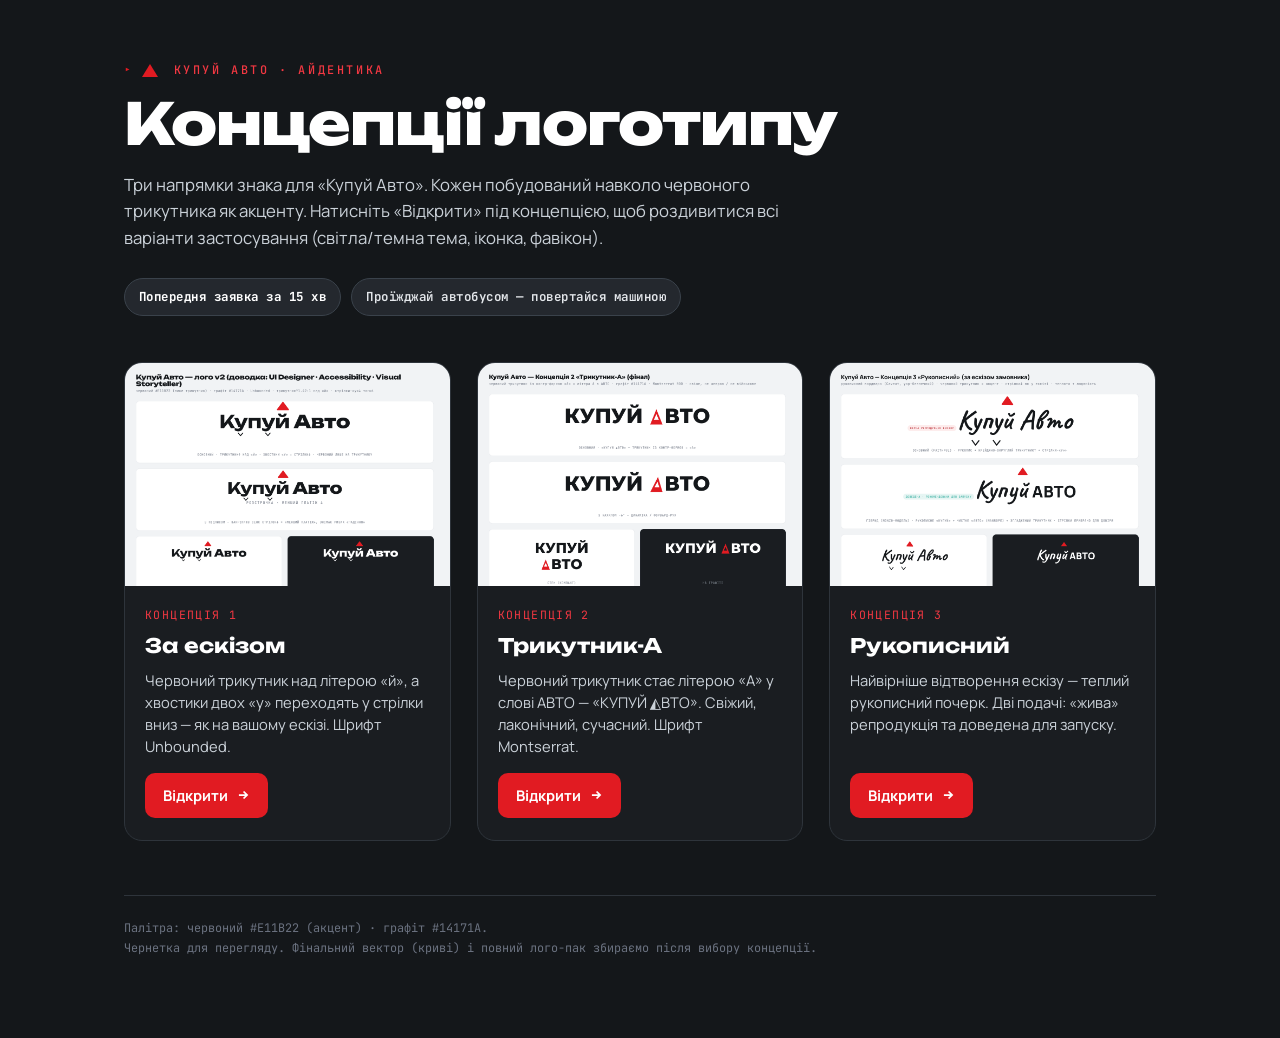
==== index.html @ 0a169d9d "Купуй Авто — 3 концепції логотипу (галерея) Co-Authored-By: Claude Opus 4.8 (1M context) <noreply@an" ====
<!DOCTYPE html>
<html lang="uk">
<head>
<meta charset="UTF-8">
<meta name="viewport" content="width=device-width, initial-scale=1.0">
<title>Купуй Авто — концепції логотипу</title>
<link rel="stylesheet" href="assets/tokens.css">
<link rel="preconnect" href="https://fonts.googleapis.com">
<link rel="preconnect" href="https://fonts.gstatic.com" crossorigin>
<link href="https://fonts.googleapis.com/css2?family=Caveat:wght@700&family=Montserrat:wght@700;800&display=swap&subset=cyrillic" rel="stylesheet">
<style>
  *{box-sizing:border-box;margin:0;padding:0}
  body{font-family:var(--font-body);background:var(--ink-900);color:#fff;-webkit-font-smoothing:antialiased}
  .wrap{max-width:1080px;margin:0 auto;padding:56px 24px 80px}
  .eyebrow{font-family:var(--font-mono);font-size:.74rem;letter-spacing:.22em;text-transform:uppercase;color:var(--red-500)}
  h1{font-family:var(--font-display);font-weight:800;font-size:clamp(2.2rem,6vw,3.6rem);line-height:1.02;margin:14px 0 18px}
  .lead{color:var(--gray-300);font-size:1.05rem;max-width:680px;line-height:1.6}
  .slogans{display:flex;flex-wrap:wrap;gap:10px;margin:26px 0 8px}
  .chip{font-family:var(--font-mono);font-size:.78rem;letter-spacing:.04em;padding:8px 14px;border-radius:999px;
        background:var(--ink-700);border:1px solid var(--ink-500);color:var(--gray-200)}
  .chip b{color:#fff}
  .grid{display:grid;grid-template-columns:1fr;gap:26px;margin-top:46px}
  @media(min-width:760px){.grid{grid-template-columns:1fr 1fr 1fr}}
  .card{background:var(--ink-800);border:1px solid var(--ink-600);border-radius:18px;overflow:hidden;
        display:flex;flex-direction:column;transition:transform .25s var(--ease,ease),border-color .25s}
  .card:hover{transform:translateY(-4px);border-color:var(--red-600)}
  .shot{background:#fff;aspect-ratio:16/11;overflow:hidden;display:flex;align-items:flex-start;justify-content:center}
  .shot img{width:100%;height:auto;display:block}
  .body{padding:20px 20px 22px;display:flex;flex-direction:column;flex:1}
  .num{font-family:var(--font-mono);font-size:.72rem;letter-spacing:.12em;color:var(--red-500);text-transform:uppercase}
  .ctitle{font-family:var(--font-display);font-weight:700;font-size:1.25rem;margin:6px 0 8px}
  .cdesc{color:var(--gray-300);font-size:.92rem;line-height:1.5;flex:1}
  .open{margin-top:16px;display:inline-flex;align-items:center;gap:8px;align-self:flex-start;
        background:var(--red-600);color:#fff;text-decoration:none;font-weight:700;font-size:.92rem;
        padding:11px 18px;border-radius:10px;transition:background .2s}
  .open:hover{background:var(--red-700)}
  .open svg{width:14px;height:14px}
  .foot{margin-top:54px;color:var(--gray-500);font-family:var(--font-mono);font-size:.74rem;line-height:1.7;border-top:1px solid var(--ink-600);padding-top:22px}
  .tri-badge{display:inline-block;width:0;height:0;border-left:8px solid transparent;border-right:8px solid transparent;
             border-bottom:13px solid var(--red-600);vertical-align:middle;margin-right:8px}
</style>
</head>
<body>
  <div class="wrap">
    <div class="eyebrow"><span class="tri-badge"></span>Купуй Авто · айдентика</div>
    <h1>Концепції логотипу</h1>
    <p class="lead">Три напрямки знака для «Купуй Авто». Кожен побудований навколо червоного трикутника як акценту. Натисніть «Відкрити» під концепцією, щоб роздивитися всі варіанти застосування (світла/темна тема, іконка, фавікон).</p>

    <div class="slogans">
      <span class="chip"><b>Попередня заявка за 15 хв</b></span>
      <span class="chip">Проїжджай автобусом — повертайся машиною</span>
    </div>

    <div class="grid">

      <div class="card">
        <a class="shot" href="concept1/index.html"><img src="concept1/preview.png" alt="Концепція 1"></a>
        <div class="body">
          <div class="num">Концепція 1</div>
          <div class="ctitle">За ескізом</div>
          <div class="cdesc">Червоний трикутник над літерою «й», а хвостики двох «у» переходять у стрілки вниз — як на вашому ескізі. Шрифт Unbounded.</div>
          <a class="open" href="concept1/index.html">Відкрити <svg viewBox="0 0 24 24" fill="none" stroke="currentColor" stroke-width="3"><path d="M5 12h14M13 6l6 6-6 6"/></svg></a>
        </div>
      </div>

      <div class="card">
        <a class="shot" href="concept2/index.html"><img src="concept2/preview.png" alt="Концепція 2"></a>
        <div class="body">
          <div class="num">Концепція 2</div>
          <div class="ctitle">Трикутник-А</div>
          <div class="cdesc">Червоний трикутник стає літерою «А» у слові АВТО — «КУПУЙ ◭ВТО». Свіжий, лаконічний, сучасний. Шрифт Montserrat.</div>
          <a class="open" href="concept2/index.html">Відкрити <svg viewBox="0 0 24 24" fill="none" stroke="currentColor" stroke-width="3"><path d="M5 12h14M13 6l6 6-6 6"/></svg></a>
        </div>
      </div>

      <div class="card">
        <a class="shot" href="concept3/index.html"><img src="concept3/preview.png" alt="Концепція 3"></a>
        <div class="body">
          <div class="num">Концепція 3</div>
          <div class="ctitle">Рукописний</div>
          <div class="cdesc">Найвірніше відтворення ескізу — теплий рукописний почерк. Дві подачі: «жива» репродукція та доведена для запуску.</div>
          <a class="open" href="concept3/index.html">Відкрити <svg viewBox="0 0 24 24" fill="none" stroke="currentColor" stroke-width="3"><path d="M5 12h14M13 6l6 6-6 6"/></svg></a>
        </div>
      </div>

    </div>

    <div class="foot">
      Палітра: червоний #E11B22 (акцент) · графіт #14171A.<br>
      Чернетка для перегляду. Фінальний вектор (криві) і повний лого-пак збираємо після вибору концепції.
    </div>
  </div>
</body>
</html>
---- assets/tokens.css ----
/* ============================================================
   КУПУЙ АВТО — Design Tokens
   Aesthetic: Industrial velocity. Graphite base, red chevron accent.
   ============================================================ */

/* Fonts: Unbounded (display, UA), Manrope (body), JetBrains Mono (data) */
@import url('https://fonts.googleapis.com/css2?family=Unbounded:wght@400;600;700;800;900&family=Manrope:wght@400;500;600;700;800&family=JetBrains+Mono:wght@400;500;700&display=swap');

:root {
  /* ---- Color: brand red (accent + CTA only, ≤15% area) ---- */
  --red-500: #F23842;   /* bright highlight */
  --red-600: #E11B22;   /* PRIMARY brand / CTA */
  --red-700: #B71C24;   /* hover / pressed */
  --red-050: #FDECEC;   /* tint backgrounds */

  /* ---- Color: neutrals (dominant 80%+) ---- */
  --ink-900: #14171A;   /* near-black */
  --ink-800: #1A1D21;   /* graphite — primary dark surface */
  --ink-700: #24282E;
  --ink-600: #2E343B;   /* raised dark surface */
  --ink-500: #3A424B;   /* borders on dark */

  --gray-600: #4B5563;
  --gray-500: #6B7280;  /* secondary text */
  --gray-400: #9AA3AD;
  --gray-300: #CBD2D9;
  --gray-200: #E4E7EB;  /* hairlines */
  --gray-100: #F1F3F5;
  --paper:    #FAFAFA;  /* light base */
  --white:    #FFFFFF;

  /* ---- Color: trust / status ---- */
  --teal-500: #0E9F8E;  /* approved / success — balances red */
  --teal-050: #E6F5F3;
  --amber-500:#E8A317;  /* warning / attention */

  /* ---- Semantic ---- */
  --bg:          var(--paper);
  --bg-dark:     var(--ink-800);
  --surface:     var(--white);
  --text:        var(--ink-900);
  --text-muted:  var(--gray-500);
  --text-invert: var(--paper);
  --hairline:    var(--gray-200);
  --accent:      var(--red-600);

  /* ---- Type ---- */
  --font-display: 'Unbounded', system-ui, sans-serif;
  --font-body: 'Manrope', system-ui, sans-serif;
  --font-mono: 'JetBrains Mono', ui-monospace, monospace;

  /* fluid type scale */
  --t-hero:   clamp(2.6rem, 6vw, 5.5rem);
  --t-h1:     clamp(2rem, 4vw, 3.5rem);
  --t-h2:     clamp(1.6rem, 3vw, 2.4rem);
  --t-h3:     clamp(1.25rem, 2vw, 1.6rem);
  --t-lead:   clamp(1.05rem, 1.6vw, 1.3rem);
  --t-body:   1rem;
  --t-sm:     0.875rem;
  --t-xs:     0.75rem;

  /* ---- Spacing (8pt) ---- */
  --s-1: 0.25rem;  --s-2: 0.5rem;  --s-3: 0.75rem; --s-4: 1rem;
  --s-5: 1.5rem;   --s-6: 2rem;    --s-8: 3rem;    --s-10: 4rem;
  --s-12: 6rem;    --s-16: 8rem;

  /* ---- Radius (sharp / industrial) ---- */
  --r-xs: 2px; --r-sm: 4px; --r-md: 8px; --r-lg: 14px; --r-pill: 999px;

  /* ---- Elevation ---- */
  --sh-sm: 0 1px 2px rgba(20,23,26,.08);
  --sh-md: 0 6px 20px rgba(20,23,26,.10);
  --sh-lg: 0 18px 50px rgba(20,23,26,.18);
  --sh-red: 0 10px 30px rgba(225,27,34,.30);

  /* ---- Motion ---- */
  --ease: cubic-bezier(.22,.61,.36,1);
  --ease-out: cubic-bezier(.16,1,.3,1);
  --dur: .45s;

  /* ---- Layout ---- */
  --maxw: 1200px;
  --gutter: clamp(1rem, 4vw, 3rem);

  /* chevron geometry (the brand motif) */
  --chev: 18px;  /* depth of chevron clip */
}

/* ============================================================
   RESET / BASE
   ============================================================ */
*, *::before, *::after { box-sizing: border-box; }
* { margin: 0; }
html { scroll-behavior: smooth; -webkit-text-size-adjust: 100%; }
body {
  font-family: var(--font-body);
  font-size: var(--t-body);
  line-height: 1.55;
  color: var(--text);
  background: var(--bg);
  -webkit-font-smoothing: antialiased;
  text-rendering: optimizeLegibility;
}
img, svg, video { display: block; max-width: 100%; }
a { color: inherit; text-decoration: none; }
button { font: inherit; cursor: pointer; border: 0; background: none; }
h1,h2,h3,h4 { font-family: var(--font-display); line-height: 1.02; letter-spacing: -.02em; font-weight: 800; }
::selection { background: var(--red-600); color: #fff; }

/* ============================================================
   LAYOUT HELPERS
   ============================================================ */
.wrap { max-width: var(--maxw); margin-inline: auto; padding-inline: var(--gutter); }
.section { padding-block: clamp(3.5rem, 8vw, 7rem); }
.stack > * + * { margin-top: var(--s-4); }
.eyebrow {
  font-family: var(--font-mono); font-size: var(--t-xs); font-weight: 500;
  letter-spacing: .22em; text-transform: uppercase; color: var(--red-600);
  display: inline-flex; align-items: center; gap: .5rem;
}
.eyebrow::before { content: "▸"; color: var(--red-600); }

/* ============================================================
   THE CHEVRON MOTIF (brand DNA — reusable)
   ============================================================ */
/* diagonal-cut top edge */
.clip-chev-top { clip-path: polygon(0 var(--chev), 50% 0, 100% var(--chev), 100% 100%, 0 100%); }
/* diagonal-cut bottom edge — like a road vanishing */
.clip-chev-bottom { clip-path: polygon(0 0, 100% 0, 100% calc(100% - var(--chev)), 50% 100%, 0 calc(100% - var(--chev))); }
/* left red accent slash */
.chev-rule { position: relative; padding-left: 1.25rem; }
.chev-rule::before {
  content: ""; position: absolute; left: 0; top: .15em; bottom: .15em; width: 6px;
  background: var(--red-600);
  clip-path: polygon(0 0, 100% 12%, 100% 88%, 0 100%);
}
/* repeating chevron divider strip */
.chev-strip {
  height: 10px;
  background: repeating-linear-gradient(115deg,
    var(--red-600) 0 14px, transparent 14px 28px);
  opacity: .9;
}

/* ============================================================
   BUTTONS
   ============================================================ */
.btn {
  --pad-y: .9rem; --pad-x: 1.5rem;
  display: inline-flex; align-items: center; justify-content: center; gap: .6rem;
  padding: var(--pad-y) var(--pad-x);
  font-family: var(--font-body); font-weight: 700; font-size: var(--t-body);
  letter-spacing: -.01em; border-radius: var(--r-sm);
  transition: transform .15s var(--ease), background var(--dur) var(--ease), box-shadow var(--dur) var(--ease);
  position: relative; white-space: nowrap;
}
.btn:active { transform: translateY(1px); }
.btn-primary {
  background: var(--red-600); color: #fff; box-shadow: var(--sh-red);
  clip-path: polygon(0 0, 100% 0, 100% 100%, 10px 100%, 0 calc(100% - 10px));
}
.btn-primary:hover { background: var(--red-700); transform: translateY(-2px); }
.btn-ghost {
  background: transparent; color: var(--text); border: 1.5px solid var(--gray-300);
}
.btn-ghost:hover { border-color: var(--ink-900); }
.btn-dark { background: var(--ink-900); color: #fff; }
.btn-dark:hover { background: var(--ink-700); }
.btn-lg { --pad-y: 1.1rem; --pad-x: 2rem; font-size: var(--t-lead); }
.btn-block { display: flex; width: 100%; }

/* ============================================================
   CHIPS / BADGES / PILLS
   ============================================================ */
.chip {
  display: inline-flex; align-items: center; gap: .4rem;
  font-size: var(--t-xs); font-weight: 600; letter-spacing: .02em;
  padding: .35rem .7rem; border-radius: var(--r-pill);
  background: var(--gray-100); color: var(--gray-600);
}
.chip-red { background: var(--red-050); color: var(--red-700); }
.chip-teal { background: var(--teal-050); color: var(--teal-500); }
.badge-mono { font-family: var(--font-mono); font-weight: 500; }

/* ============================================================
   CARDS
   ============================================================ */
.card {
  background: var(--surface); border: 1px solid var(--hairline);
  border-radius: var(--r-md); overflow: hidden;
  transition: transform var(--dur) var(--ease-out), box-shadow var(--dur) var(--ease-out), border-color var(--dur);
}
.card:hover { transform: translateY(-4px); box-shadow: var(--sh-lg); border-color: transparent; }

/* utility */
.mono { font-family: var(--font-mono); }
.muted { color: var(--text-muted); }
.center { text-align: center; }
.grid { display: grid; gap: var(--s-5); }
.flex { display: flex; }
.between { justify-content: space-between; }
.items-center { align-items: center; }
.gap-2 { gap: .5rem; } .gap-3 { gap: .75rem; } .gap-4 { gap: 1rem; }

/* reveal-on-load (staggered) */
@keyframes rise { from { opacity: 0; transform: translateY(18px); } to { opacity: 1; transform: none; } }
.rise { animation: rise .7s var(--ease-out) both; }

@media (prefers-reduced-motion: reduce) {
  * { animation: none !important; transition: none !important; scroll-behavior: auto; }
}
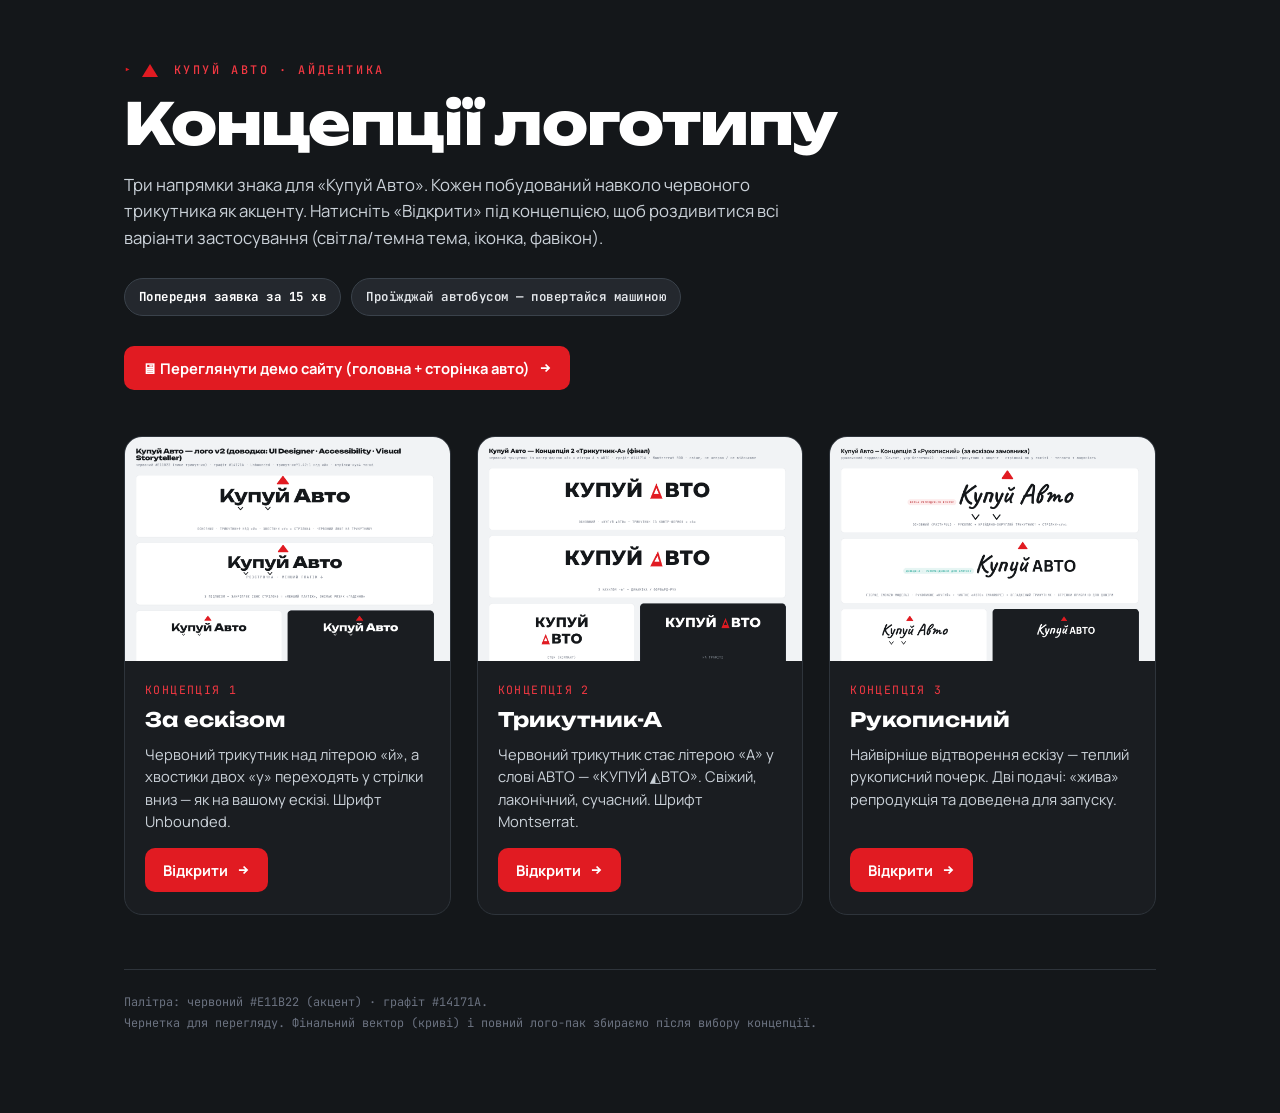
==== commit 20a87af5: "Додано демо сайту (home+car) з авто партнера; меседжинг без «лізингу/розстрочки»; акцент на платіж/м" ====
--- a/index.html
+++ b/index.html
@@ -51,6 +51,8 @@
       <span class="chip">Проїжджай автобусом — повертайся машиною</span>
     </div>
 
+    <a class="open" href="demo/home.html" style="margin-top:22px;">🖥 Переглянути демо сайту (головна + сторінка авто) <svg viewBox="0 0 24 24" fill="none" stroke="currentColor" stroke-width="3"><path d="M5 12h14M13 6l6 6-6 6"/></svg></a>
+
     <div class="grid">
 
       <div class="card">
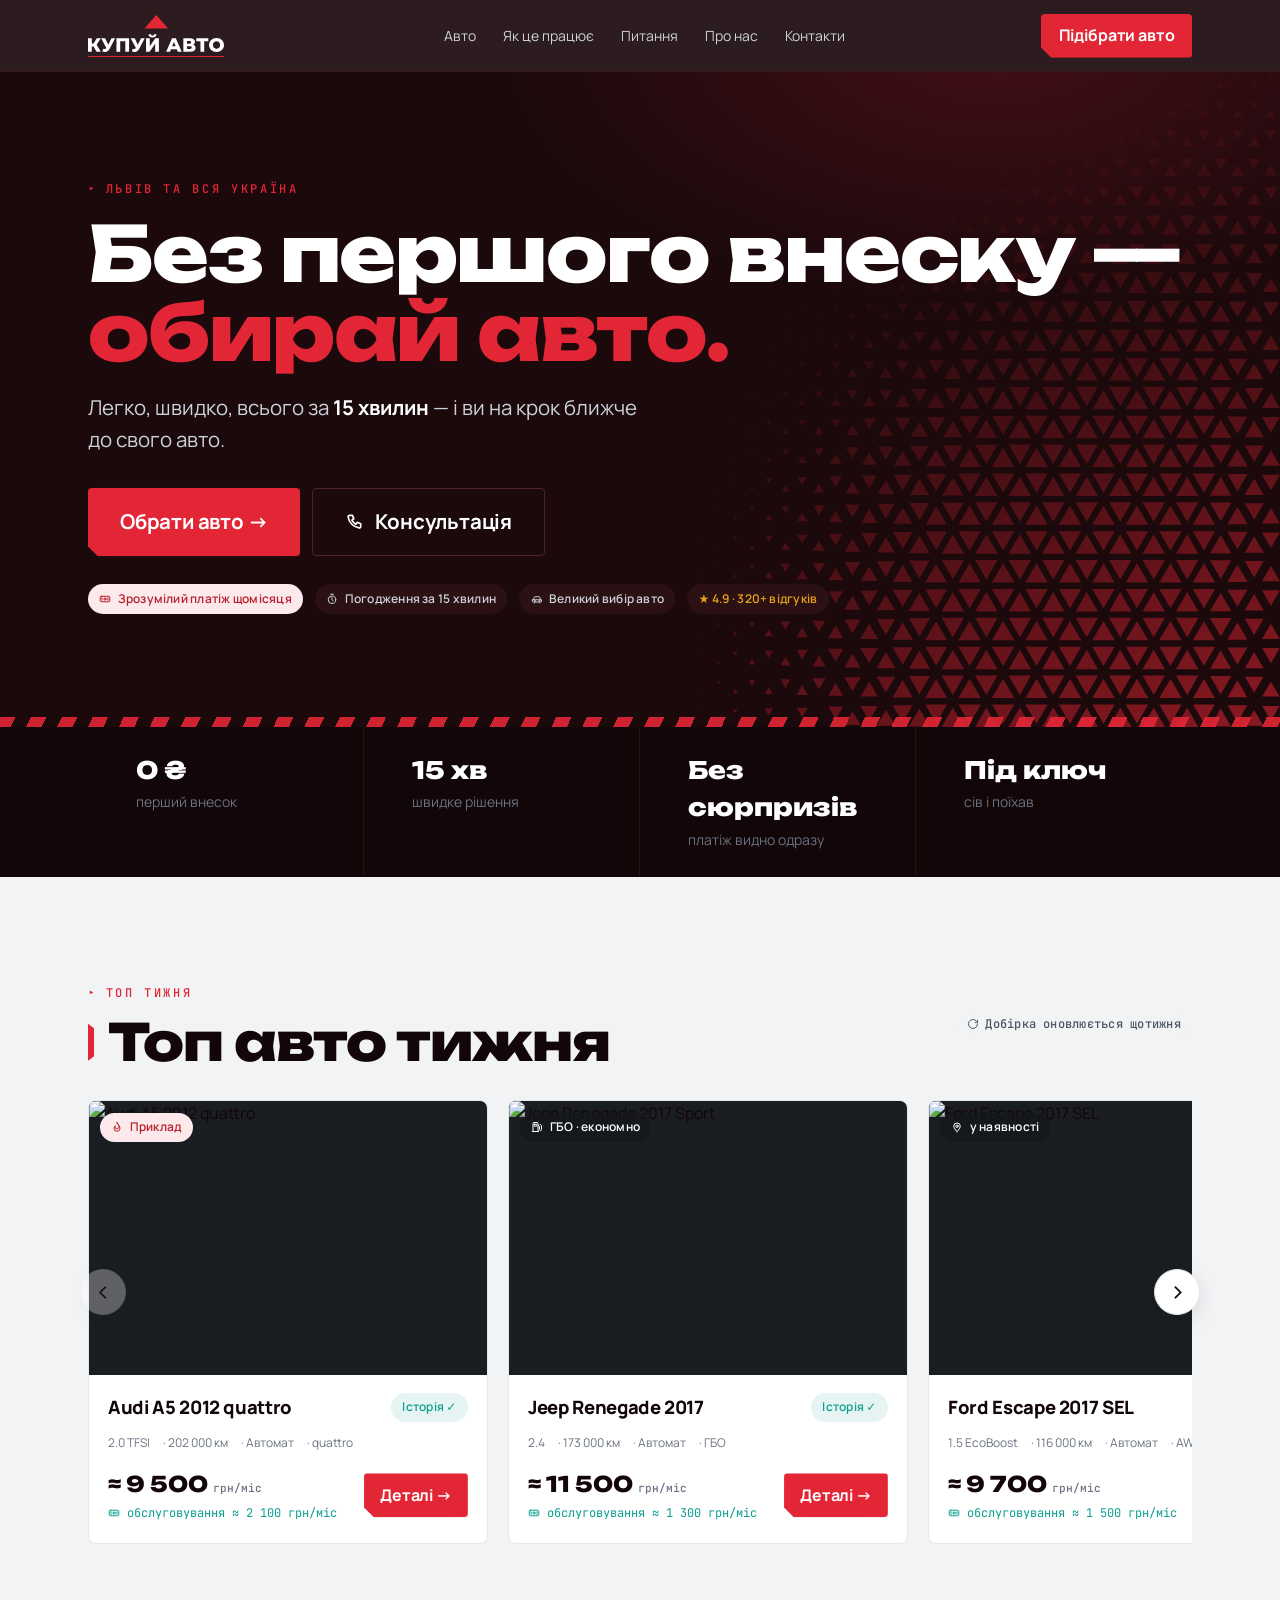
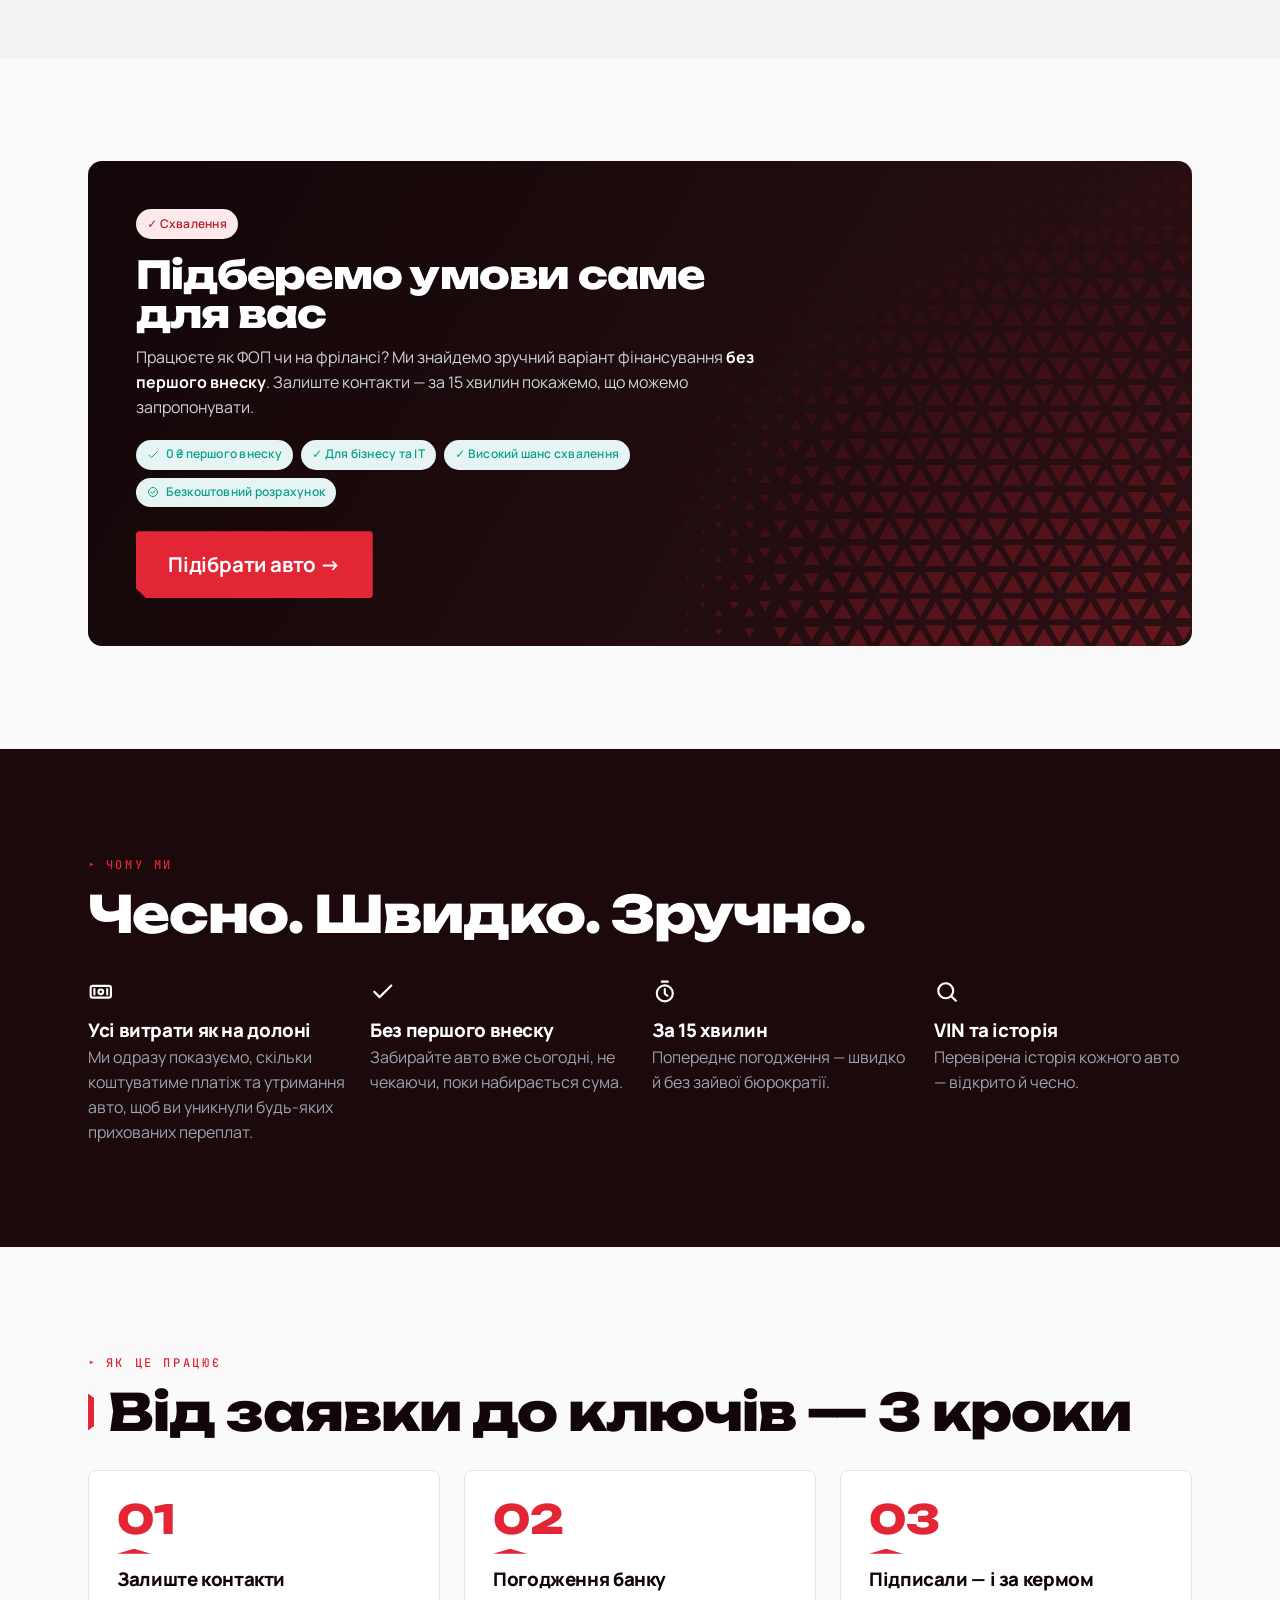
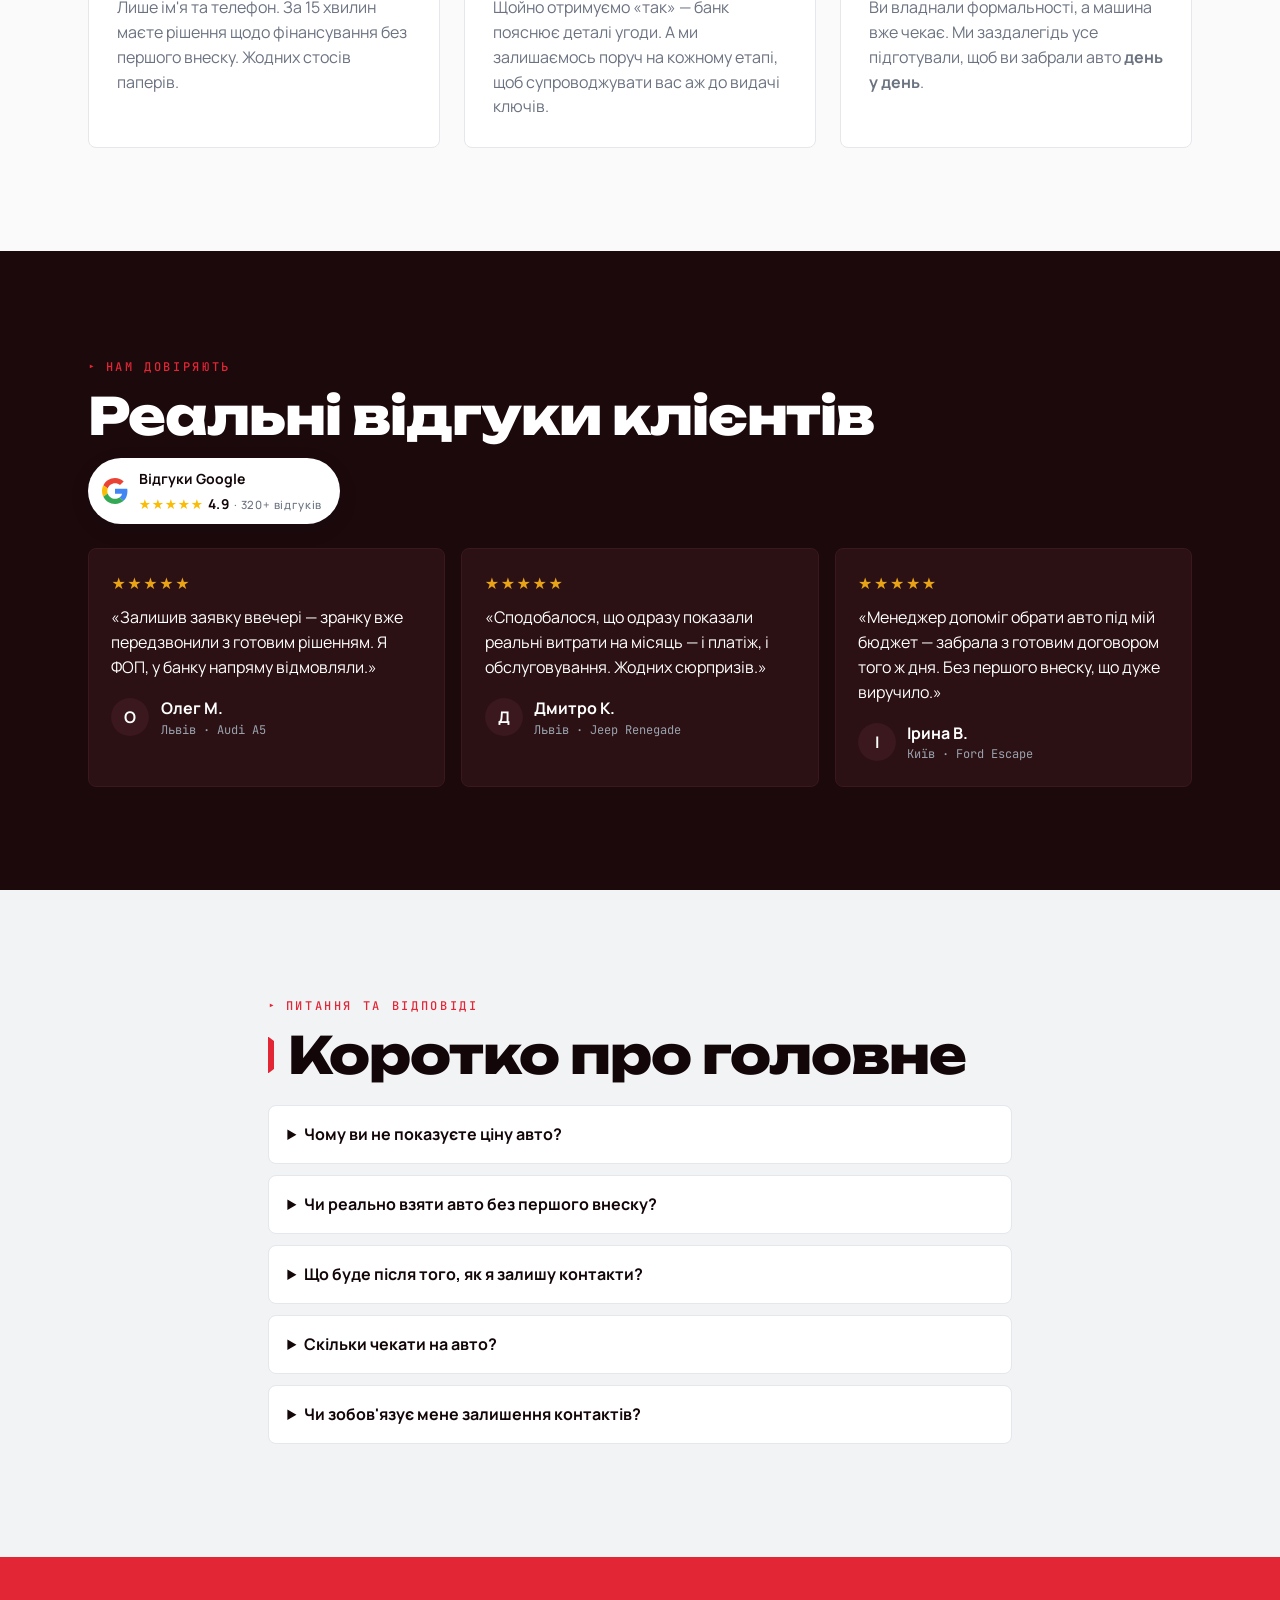
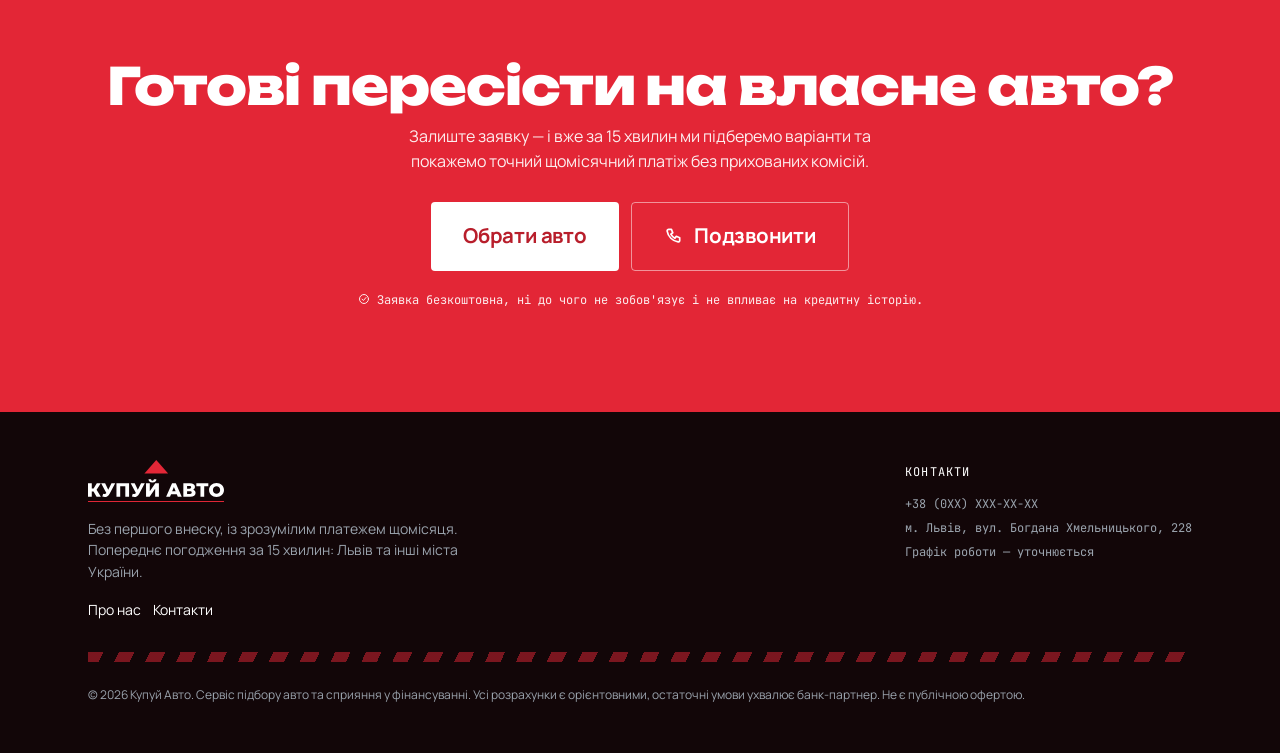
==== commit 754e80d5: "fix(links): єдине стабільне посилання на демо корінь / тепер редіректить на demo/home.html (галерею " ====
--- a/index.html
+++ b/index.html
@@ -3,94 +3,23 @@
 <head>
 <meta charset="UTF-8">
 <meta name="viewport" content="width=device-width, initial-scale=1.0">
-<title>Купуй Авто — концепції логотипу</title>
-<link rel="stylesheet" href="assets/tokens.css">
-<link rel="preconnect" href="https://fonts.googleapis.com">
-<link rel="preconnect" href="https://fonts.gstatic.com" crossorigin>
-<link href="https://fonts.googleapis.com/css2?family=Caveat:wght@700&family=Montserrat:wght@700;800&display=swap&subset=cyrillic" rel="stylesheet">
+<title>Купуй Авто — демо сайту</title>
+<link rel="canonical" href="demo/home.html">
+<meta http-equiv="refresh" content="0; url=demo/home.html">
+<script>location.replace("demo/home.html" + location.search + location.hash);</script>
 <style>
-  *{box-sizing:border-box;margin:0;padding:0}
-  body{font-family:var(--font-body);background:var(--ink-900);color:#fff;-webkit-font-smoothing:antialiased}
-  .wrap{max-width:1080px;margin:0 auto;padding:56px 24px 80px}
-  .eyebrow{font-family:var(--font-mono);font-size:.74rem;letter-spacing:.22em;text-transform:uppercase;color:var(--red-500)}
-  h1{font-family:var(--font-display);font-weight:800;font-size:clamp(2.2rem,6vw,3.6rem);line-height:1.02;margin:14px 0 18px}
-  .lead{color:var(--gray-300);font-size:1.05rem;max-width:680px;line-height:1.6}
-  .slogans{display:flex;flex-wrap:wrap;gap:10px;margin:26px 0 8px}
-  .chip{font-family:var(--font-mono);font-size:.78rem;letter-spacing:.04em;padding:8px 14px;border-radius:999px;
-        background:var(--ink-700);border:1px solid var(--ink-500);color:var(--gray-200)}
-  .chip b{color:#fff}
-  .grid{display:grid;grid-template-columns:1fr;gap:26px;margin-top:46px}
-  @media(min-width:760px){.grid{grid-template-columns:1fr 1fr 1fr}}
-  .card{background:var(--ink-800);border:1px solid var(--ink-600);border-radius:18px;overflow:hidden;
-        display:flex;flex-direction:column;transition:transform .25s var(--ease,ease),border-color .25s}
-  .card:hover{transform:translateY(-4px);border-color:var(--red-600)}
-  .shot{background:#fff;aspect-ratio:16/11;overflow:hidden;display:flex;align-items:flex-start;justify-content:center}
-  .shot img{width:100%;height:auto;display:block}
-  .body{padding:20px 20px 22px;display:flex;flex-direction:column;flex:1}
-  .num{font-family:var(--font-mono);font-size:.72rem;letter-spacing:.12em;color:var(--red-500);text-transform:uppercase}
-  .ctitle{font-family:var(--font-display);font-weight:700;font-size:1.25rem;margin:6px 0 8px}
-  .cdesc{color:var(--gray-300);font-size:.92rem;line-height:1.5;flex:1}
-  .open{margin-top:16px;display:inline-flex;align-items:center;gap:8px;align-self:flex-start;
-        background:var(--red-600);color:#fff;text-decoration:none;font-weight:700;font-size:.92rem;
-        padding:11px 18px;border-radius:10px;transition:background .2s}
-  .open:hover{background:var(--red-700)}
-  .open svg{width:14px;height:14px}
-  .foot{margin-top:54px;color:var(--gray-500);font-family:var(--font-mono);font-size:.74rem;line-height:1.7;border-top:1px solid var(--ink-600);padding-top:22px}
-  .tri-badge{display:inline-block;width:0;height:0;border-left:8px solid transparent;border-right:8px solid transparent;
-             border-bottom:13px solid var(--red-600);vertical-align:middle;margin-right:8px}
+  body{font-family:system-ui,-apple-system,"Segoe UI",Roboto,sans-serif;background:#1b090c;color:#fff;
+       display:flex;min-height:100vh;align-items:center;justify-content:center;margin:0;text-align:center}
+  a{color:#E32636;font-weight:700}
+  .box{max-width:440px;padding:24px}
+  .muted{color:#b9a6a9;font-size:.85rem;margin-top:18px}
 </style>
 </head>
 <body>
-  <div class="wrap">
-    <div class="eyebrow"><span class="tri-badge"></span>Купуй Авто · айдентика</div>
-    <h1>Концепції логотипу</h1>
-    <p class="lead">Три напрямки знака для «Купуй Авто». Кожен побудований навколо червоного трикутника як акценту. Натисніть «Відкрити» під концепцією, щоб роздивитися всі варіанти застосування (світла/темна тема, іконка, фавікон).</p>
-
-    <div class="slogans">
-      <span class="chip"><b>Попередня заявка за 15 хв</b></span>
-      <span class="chip">Проїжджай автобусом — повертайся машиною</span>
-    </div>
-
-    <a class="open" href="demo/home.html" style="margin-top:22px;">🖥 Переглянути демо сайту (головна + сторінка авто) <svg viewBox="0 0 24 24" fill="none" stroke="currentColor" stroke-width="3"><path d="M5 12h14M13 6l6 6-6 6"/></svg></a>
-
-    <div class="grid">
-
-      <div class="card">
-        <a class="shot" href="concept1/index.html"><img src="concept1/preview.png" alt="Концепція 1"></a>
-        <div class="body">
-          <div class="num">Концепція 1</div>
-          <div class="ctitle">За ескізом</div>
-          <div class="cdesc">Червоний трикутник над літерою «й», а хвостики двох «у» переходять у стрілки вниз — як на вашому ескізі. Шрифт Unbounded.</div>
-          <a class="open" href="concept1/index.html">Відкрити <svg viewBox="0 0 24 24" fill="none" stroke="currentColor" stroke-width="3"><path d="M5 12h14M13 6l6 6-6 6"/></svg></a>
-        </div>
-      </div>
-
-      <div class="card">
-        <a class="shot" href="concept2/index.html"><img src="concept2/preview.png" alt="Концепція 2"></a>
-        <div class="body">
-          <div class="num">Концепція 2</div>
-          <div class="ctitle">Трикутник-А</div>
-          <div class="cdesc">Червоний трикутник стає літерою «А» у слові АВТО — «КУПУЙ ◭ВТО». Свіжий, лаконічний, сучасний. Шрифт Montserrat.</div>
-          <a class="open" href="concept2/index.html">Відкрити <svg viewBox="0 0 24 24" fill="none" stroke="currentColor" stroke-width="3"><path d="M5 12h14M13 6l6 6-6 6"/></svg></a>
-        </div>
-      </div>
-
-      <div class="card">
-        <a class="shot" href="concept3/index.html"><img src="concept3/preview.png" alt="Концепція 3"></a>
-        <div class="body">
-          <div class="num">Концепція 3</div>
-          <div class="ctitle">Рукописний</div>
-          <div class="cdesc">Найвірніше відтворення ескізу — теплий рукописний почерк. Дві подачі: «жива» репродукція та доведена для запуску.</div>
-          <a class="open" href="concept3/index.html">Відкрити <svg viewBox="0 0 24 24" fill="none" stroke="currentColor" stroke-width="3"><path d="M5 12h14M13 6l6 6-6 6"/></svg></a>
-        </div>
-      </div>
-
-    </div>
-
-    <div class="foot">
-      Палітра: червоний #E11B22 (акцент) · графіт #14171A.<br>
-      Чернетка для перегляду. Фінальний вектор (криві) і повний лого-пак збираємо після вибору концепції.
-    </div>
+  <div class="box">
+    <p>Відкриваємо демо сайту «Купуй Авто»…</p>
+    <p>Якщо сторінка не відкрилась автоматично — <a href="demo/home.html">натисніть тут</a>.</p>
+    <p class="muted">Архів концепцій логотипу: <a href="concepts.html">concepts.html</a></p>
   </div>
 </body>
 </html>
